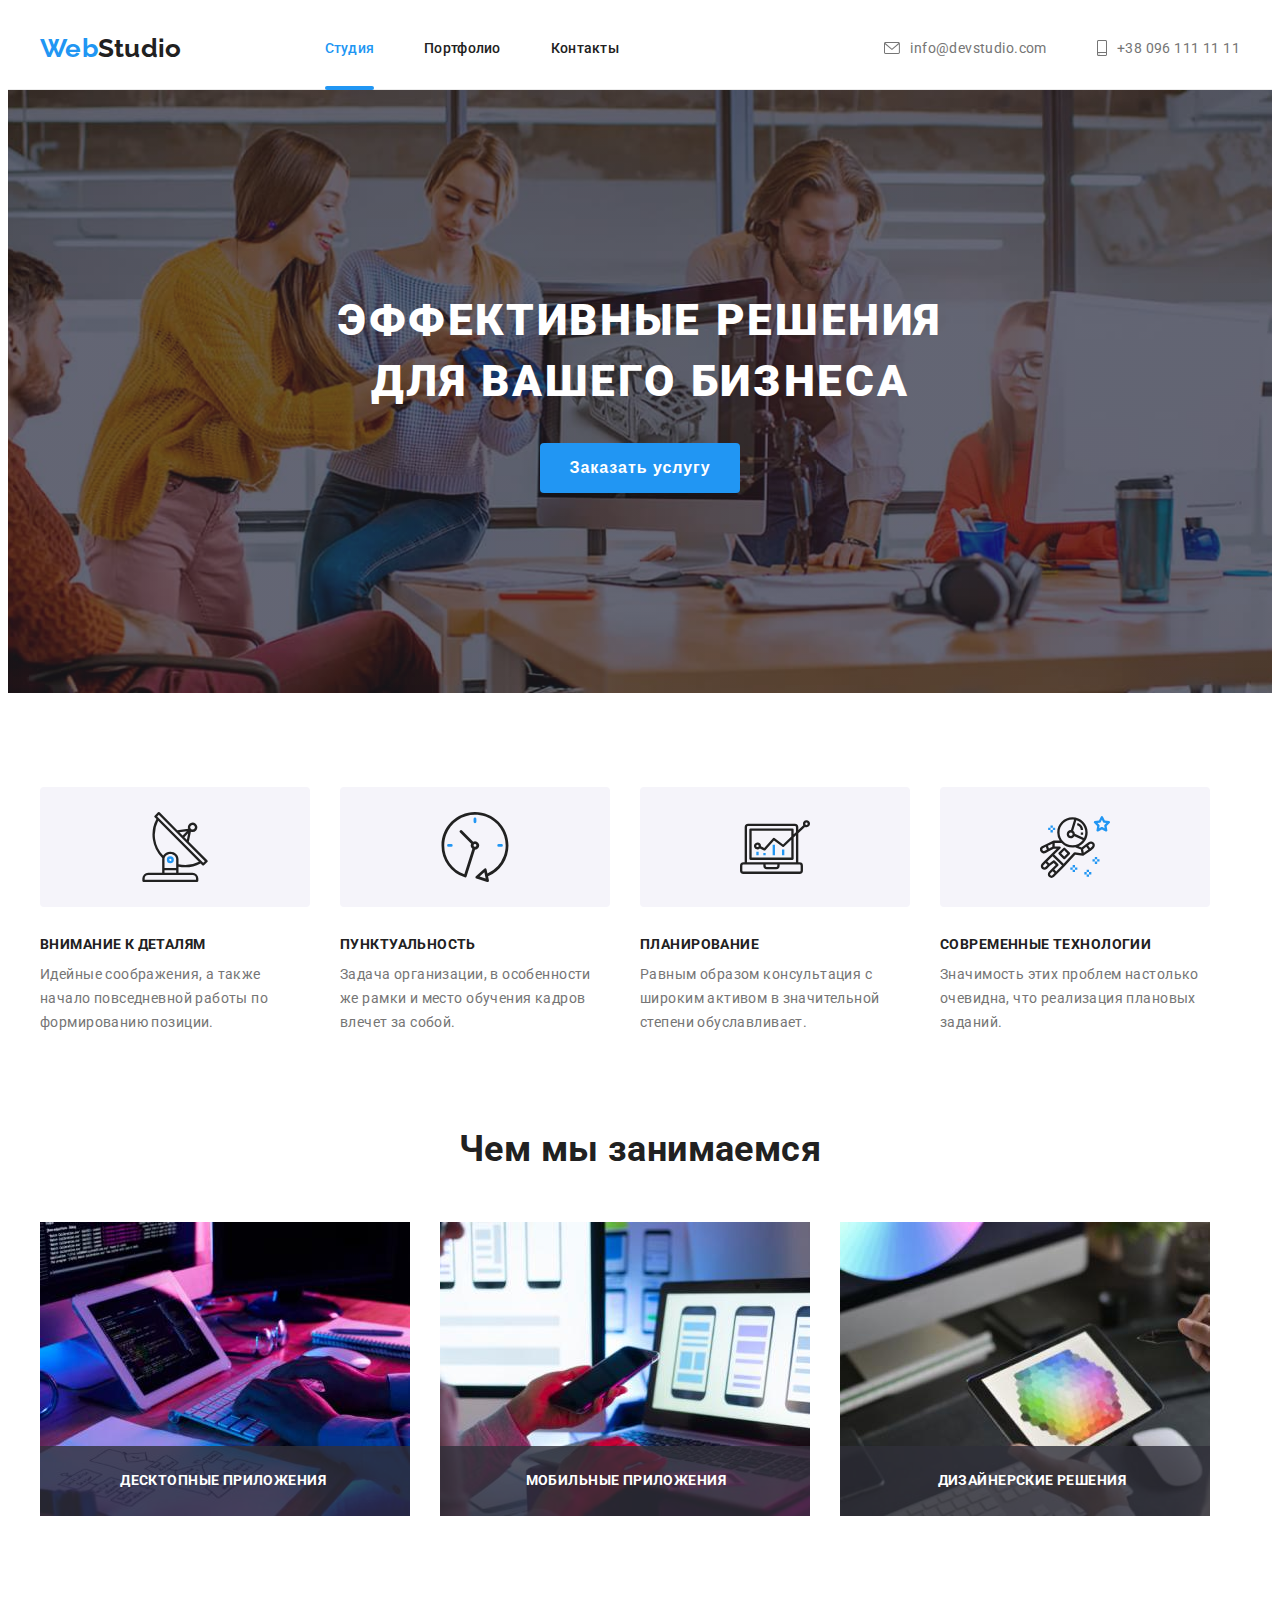
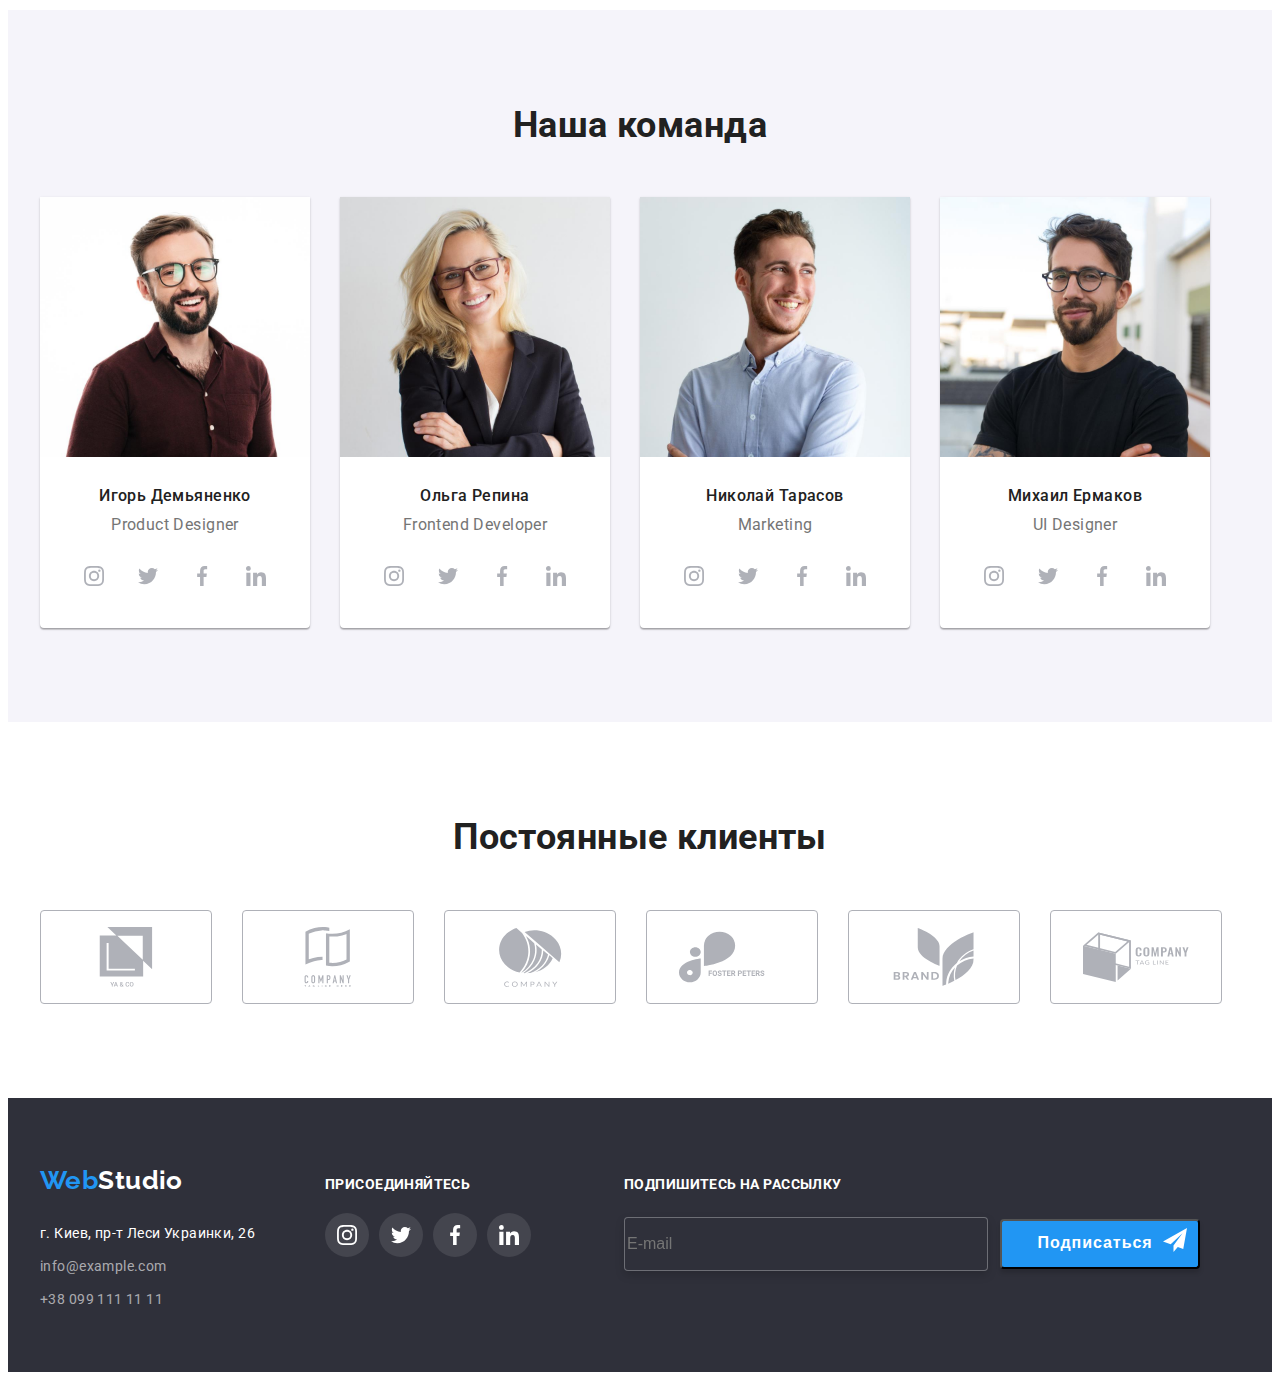
==== index.html @ afe1e87f "primary elements markup" ====
<!DOCTYPE html>
<html lang="ru">
<head>
    <meta charset="UTF-8">
    <meta http-equiv="X-UA-Compatible" content="IE=edge">
    <meta name="viewport" content="width=device-width, initial-scale=1.0">
    <title>Студия</title>
    <link href="https://fonts.googleapis.com/css2?family=Raleway:wght@700&family=Roboto:wght@400;500;700;900&display=swap" rel="stylesheet">
    <link rel="stylesheet" href="https://cdnjs.cloudflare.com/ajax/libs/modern-normalize/1.1.0/modern-normalize.min.css" integrity="sha512-wpPYUAdjBVSE4KJnH1VR1HeZfpl1ub8YT/NKx4PuQ5NmX2tKuGu6U/JRp5y+Y8XG2tV+wKQpNHVUX03MfMFn9Q==" crossorigin="anonymous" referrerpolicy="no-referrer" />
    <link rel="stylesheet" href="css/styles.css">
</head>
<body>
    <header class="header">
        <div class="container nav-list">
            <nav class="nav nav-list">
                <a href="index.html" class="link logo">Web<span class="logo-header-accent">Studio</span></a>
                <ul class="list nav-list">
                    <li><a href="index.html" class="link nav-item current">Студия</a></li>
                    <li><a href="portfolio.html" class="link nav-item">Портфолио</a></li>
                    <li><a href="" class="link nav-item">Контакты</a></li>
                </ul>
            </nav>
            <ul class="list  nav-list">
                <li>
                    <a href="mailto:info@example.com" class="link nav-contacts">
                        <svg width="16" height="12" class="icon-header">
                            <use href="./images/icons-defs.svg#mail"></use>
                        </svg>
                    info@devstudio.com</a>
                </li>
                <li>
                    <a href="tel:+380991111111" class="link nav-contacts">
                        <svg width="10" height="16" class="icon-header">
                            <use href="./images//icons-defs.svg#phone"></use>
                        </svg>
                    +38 096 111 11 11</a>
                </li>
            </ul>
        </div>
    </header>
    <main>
        <section class="hero">
            <div class="container">
                <h1 class="hero-title">Эффективные решения для вашего бизнеса</h1>
                <button type="button" class="hero-button" data-modal-open>Заказать услугу</button>
                <div class="backdrop is-hidden" data-modal>
                    <div class="modal">
                        <button class="modal-btn" type="button" data-modal-close>
                            <svg width="18" height="18"class="modal-icon" >
                                <use href="./images/icons-defs.svg#modal-close"></use>
                            </svg>
                        </button>                        
                        <form class="order-form" name="order_form" autocomplete="off" novalidate>
                            <strong class="order-form-title">Оставьте свои данные, мы вам перезвоним</strong>
                            <div class="order-form-group" role="group">
                                <label class="order-form-field">
                                    <span class="order-form-label">Имя</span>
                                    <input class="order-form-input" type="text" name="username" required/>
                                    <svg class="order-form-icon" width="18" height="18">
                                        <use href="./images/icons-defs.svg#form-person"></use>
                                    </svg>
                                </label>
                                <label class="order-form-field">
                                    <span class="order-form-label">Телефон</span>
                                    <input class="order-form-input" type="tel" name="tel" required minlength="12" maxlength="12"/>
                                    <svg data-modal-close="order-form-icon" width="18" height="18" class="order-form-icon">
                                        <use href="./images/icons-defs.svg#form-tel"></use>
                                    </svg>
                                </label>
                                <label class="order-form-field">
                                    <span class="order-form-label">Почта</span>
                                    <input class="order-form-input" type="email" name="email" required/>
                                    <svg data-modal-close="order-form-icon" width="18" height="18" class="order-form-icon">
                                        <use href="./images/icons-defs.svg#form-mail"></use>
                                    </svg>
                                </label>
                                <label class="order-form-field">
                                <span class="order-form-label">Комментарий</span>
                                <textarea class="order-form-message" name="comment" rows="10" placeholder="Введите текст"></textarea>
                                </label>
                            </div>      
                            <label class="order-form-agreement">
                                <input class="order-form-checkbox" type="checkbox" name="agreement" value="agreement"/>
                                <span class="order-form-description">Соглашаюсь с рассылкой и принимаю 
                                    <a class="order-form-link" href="">Условия договора</a>
                                </span>
                            </label>                            
                            <button class="order-form-btn" type="submit">Отправить</button>
                        </form>                        
                    </div>
                </div>
            </div>
        </section>
        <section class="section instruments">
            <div class="container">
                <h2 class="visually-hidden">Инструменты работы</h2>
                <ul class="list instruments-list"> 
                    <li class="instruments-item">
                        <div class="instruments-icon-list">
                            <svg class="icon-instruments">
                                <use href="./images/icons-defs.svg#antenna"></use>
                            </svg>
                        </div>
                        <h3 class="instruments-title">Внимание к деталям</h3>
                        <p class="instruments-text">Идейные соображения, а также начало повседневной работы по формированию позиции.</p>
                    </li>
                    <li class="instruments-item">
                        <div class="instruments-icon-list">
                            <svg class="icon-instruments">
                                <use href="./images/icons-defs.svg#clock"></use>
                            </svg>
                        </div>
                        <h3 class="instruments-title">Пунктуальность</h3>
                        <p class="instruments-text">Задача организации, в особенности же рамки и место обучения кадров влечет за собой.</p>
                    </li>
                    <li class="instruments-item">
                        <div class="instruments-icon-list">
                            <svg class="icon-instruments">
                                <use href="./images/icons-defs.svg#diagram"></use>
                            </svg>
                        </div>
                        <h3 class="instruments-title">Планирование</h3>
                        <p class="instruments-text">Равным образом консультация с широким активом в значительной степени обуславливает.</p>
                    </li>
                    <li class="instruments-item">
                        <div class="instruments-icon-list">
                            <svg class="icon-instruments">
                                <use href="./images/icons-defs.svg#astronaut"></use>
                            </svg>
                        </div>
                        <h3 class="instruments-title">Современные технологии</h3>
                        <p class="instruments-text">Значимость этих проблем настолько очевидна, что реализация плановых заданий.</p>
                    </li>
                </ul>
            </div>            
        </section>
        <section class="section">
            <div class="container">
                <h2 class="content-title">Чем мы занимаемся</h2>
                <ul class="list  content-item">
                    <li class="content-card">
                        <div class="content-thumb">
                            <img src="./images/img1.jpg" alt="Кодинг" width="370">
                            <p class="content-description">Десктопные приложения</p>
                        </div>
                    </li>
                    <li class="content-card">
                        <div class="content-thumb">
                            <img src="./images/img2.jpg" alt="Оформление" width="370">
                            <p class="content-description">Мобильные приложения</p>
                        </div>
                    </li>
                    <li class="content-card">
                        <div class="content-thumb">
                            <img src="./images/img3.jpg" alt="Дизайн" width="370">
                            <p class="content-description">Дизайнерские решения</p>
                        </div>
                    </li>
                </ul>
            </div>            
        </section>
        <section class="section team">
            <div class="container">
                <h2 class="content-title">Наша команда</h2>
                <ul class="list content-item">
                    <li class="team-card">
                        <img src="./images/img4.jpg" alt="Игорь Демьяненко" width="270">
                        <div class="team-item">
                            <h3 class="team-title">Игорь Демьяненко</h3>
                            <p class="team-text">Product Designer</p>
                            <ul class="team-social-list list">
                                <li class="team-social-item">
                                    <a class="team-social-link link" 
                                    href="https://instagram.com"
                                    target="_blank"
                                    rel="noopener noreferrer"
                                    aria-label="instagram">
                                        <svg class="social-icon">
                                            <use href="./images/icons-defs.svg#instagram"></use>
                                        </svg>
                                    </a>
                                </li>
                                <li class="team-social-item">
                                    <a class="team-social-link link" 
                                    href="https://twitter.com"
                                    target="_blank"
                                    rel="noopener noreferrer"
                                    aria-label="twitter">
                                        <svg class="social-icon">
                                            <use href="./images/icons-defs.svg#twitter"></use>
                                        </svg>
                                    </a>
                                </li>
                                <li class="team-social-item">
                                    <a class="team-social-link link" 
                                    href="https://facebook.com"
                                    target="_blank"
                                    rel="noopener noreferrer"
                                    aria-label="facebook">
                                        <svg class="social-icon">
                                            <use href="./images/icons-defs.svg#facebook"></use>
                                        </svg>
                                    </a>
                                </li>
                                <li class="team-social-item">
                                    <a class="team-social-link link" 
                                    href="https://linkedin.com"
                                    target="_blank"
                                    rel="noopener noreferrer"
                                    aria-label="linkedin">
                                        <svg class="social-icon">
                                            <use href="./images/icons-defs.svg#linkedin"></use>
                                        </svg>
                                    </a>
                                </li>
                            </ul>
                        </div>                         
                    </li>
                    <li class="team-card">
                        <img src="./images/img5.jpg" alt="Ольга Репина" width="270">
                        <div class="team-item">
                            <h3 class="team-title">Ольга Репина</h3>
                            <p class="team-text">Frontend Developer</p>
                            <ul class="team-social-list list">
                                <li class="team-social-item">
                                    <a class="team-social-link link" 
                                    href="https://instagram.com"
                                    target="_blank"
                                    rel="noopener noreferrer"
                                    aria-label="instagram">
                                        <svg class="social-icon">
                                            <use href="./images/icons-defs.svg#instagram"></use>
                                        </svg>
                                    </a>
                                </li>
                                <li class="team-social-item">
                                    <a class="team-social-link link" 
                                    href="https://twitter.com"
                                    target="_blank"
                                    rel="noopener noreferrer"
                                    aria-label="twitter">
                                        <svg class="social-icon">
                                            <use href="./images/icons-defs.svg#twitter"></use>
                                        </svg>
                                    </a>
                                </li>
                                <li class="team-social-item">
                                    <a class="team-social-link link" 
                                    href="https://facebook.com"
                                    target="_blank"
                                    rel="noopener noreferrer"
                                    aria-label="facebook">
                                        <svg class="social-icon">
                                            <use href="./images/icons-defs.svg#facebook"></use>
                                        </svg>
                                    </a>
                                </li>
                                <li class="team-social-item">
                                    <a class="team-social-link link" 
                                    href="https://linkedin.com"
                                    target="_blank"
                                    rel="noopener noreferrer"
                                    aria-label="linkedin">
                                        <svg class="social-icon">
                                            <use href="./images/icons-defs.svg#linkedin"></use>
                                        </svg>
                                    </a>
                                </li>
                            </ul>
                        </div> 
                    </li>
                    <li class="team-card">
                        <img src="./images/img6.jpg" alt="Николай Тарасов" width="270">
                        <div class="team-item">
                            <h3 class="team-title">Николай Тарасов</h3>
                            <p class="team-text">Marketing</p>
                            <ul class="team-social-list list">
                                <li class="team-social-item">
                                    <a class="team-social-link link" 
                                    href="https://instagram.com"
                                    target="_blank"
                                    rel="noopener noreferrer"
                                    aria-label="instagram">
                                        <svg class="social-icon">
                                            <use href="./images/icons-defs.svg#instagram"></use>
                                        </svg>
                                    </a>
                                </li>
                                <li class="team-social-item">
                                    <a class="team-social-link link" 
                                    href="https://twitter.com"
                                    target="_blank"
                                    rel="noopener noreferrer"
                                    aria-label="twitter">
                                        <svg class="social-icon">
                                            <use href="./images/icons-defs.svg#twitter"></use>
                                        </svg>
                                    </a>
                                </li>
                                <li class="team-social-item">
                                    <a class="team-social-link link" 
                                    href="https://facebook.com"
                                    target="_blank"
                                    rel="noopener noreferrer"
                                    aria-label="facebook">
                                        <svg class="social-icon">
                                            <use href="./images/icons-defs.svg#facebook"></use>
                                        </svg>
                                    </a>
                                </li>
                                <li class="team-social-item">
                                    <a class="team-social-link link" 
                                    href="https://linkedin.com"
                                    target="_blank"
                                    rel="noopener noreferrer"
                                    aria-label="linkedin">
                                        <svg class="social-icon">
                                            <use href="./images/icons-defs.svg#linkedin"></use>
                                        </svg>
                                    </a>
                                </li>
                            </ul>
                        </div>
                    </li>
                    <li class="team-card">
                        <img src="./images/img7.jpg" alt="Михаил Ермаков" width="270">
                        <div class="team-item">
                            <h3 class="team-title">Михаил Ермаков</h3>
                            <p class="team-text">UI Designer</p> 
                            <ul class="team-social-list list">
                                <li class="team-social-item">
                                    <a class="team-social-link link" 
                                    href="https://instagram.com"
                                    target="_blank"
                                    rel="noopener noreferrer"
                                    aria-label="instagram">
                                        <svg class="social-icon">
                                            <use href="./images/icons-defs.svg#instagram"></use>
                                        </svg>
                                    </a>
                                </li>
                                <li class="team-social-item">
                                    <a class="team-social-link link" 
                                    href="https://twitter.com"
                                    target="_blank"
                                    rel="noopener noreferrer"
                                    aria-label="twitter">
                                        <svg class="social-icon">
                                            <use href="./images/icons-defs.svg#twitter"></use>
                                        </svg>
                                    </a>
                                </li>
                                <li class="team-social-item">
                                    <a class="team-social-link link" 
                                    href="https://facebook.com"
                                    target="_blank"
                                    rel="noopener noreferrer"
                                    aria-label="facebook">
                                        <svg class="social-icon">
                                            <use href="./images/icons-defs.svg#facebook"></use>
                                        </svg>
                                    </a>
                                </li>
                                <li class="team-social-item">
                                    <a class="team-social-link link" 
                                    href="https://linkedin.com"
                                    target="_blank"
                                    rel="noopener noreferrer"
                                    aria-label="linkedin">
                                        <svg class="social-icon">
                                            <use href="./images/icons-defs.svg#linkedin"></use>
                                        </svg>
                                    </a>
                                </li>
                            </ul>
                        </div>
                    </li>
                </ul>
            </div>            
        </section>
        <section class="section">
            <div class="container">
                <h2 class="content-title">Постоянные клиенты</h2>
                <ul class="client-list list">
                    <li>
                        <a href="" class="client-icon-item">
                            <svg class="icon-client">
                                <use href="./images/icons-defs.svg#logo1"></use>
                            </svg>
                        </a>
                    </li>
                    <li>
                        <a href="" class="client-icon-item">
                            <svg class="icon-client">
                                <use href="./images/icons-defs.svg#logo2"></use>
                            </svg>
                        </a>
                    </li>
                    <li>
                        <a href="" class="client-icon-item">
                            <svg class="icon-client">
                                <use href="./images/icons-defs.svg#logo3"></use>
                            </svg>
                        </a>
                    </li>
                    <li>
                        <a href="" class="client-icon-item">
                            <svg class="icon-client">
                                <use href="./images/icons-defs.svg#logo4"></use>
                            </svg>
                        </a>
                    </li>
                    <li>
                        <a href="" class="client-icon-item">
                            <svg class="icon-client">
                                <use href="./images/icons-defs.svg#logo5"></use>
                            </svg>
                        </a>
                    </li>
                    <li>
                        <a href="" class="client-icon-item">
                            <svg class="icon-client">
                                <use href="./images/icons-defs.svg#logo6"></use>
                            </svg>
                        </a>
                    </li>
                </ul>
            </div>
        </section>
    </main>
    <footer class="footer">
        <div class="container footer-box">
            <div class="footer-address">
                <a href="index.html" class="link logo">Web<span class="logo-footer-accent">Studio</span></a>
                <address class="address-link">
                    <ul class="list">
                        <li>
                            <a href="https://bit.ly/3pXMvUd" 
                            target="_blank" rel="noopener noreferrer nofollow" class="link address">
                            г. Киев, пр-т Леси Украинки, 26</a>
                        </li>
                        <li class="contacts-link">
                            <a href="mailto:info@example.com" class="link footer-contacts">info@example.com</a>
                        </li>
                        <li class="contacts-link">
                            <a href="tel:+380991111111" class="link footer-contacts">+38 099 111 11 11</a>
                        </li>
                    </ul>
                </address>
            </div>
            <div class="footer-soclinks">
                <p class="footer-social-title">присоединяйтесь</p>
                <ul class="team-social-list list">
                    <li class="team-social-item">
                        <a class="footer-social-link link" 
                        href="https://instagram.com"
                        target="_blank"
                        rel="noopener noreferrer"
                        aria-label="instagram">
                            <svg class="social-icon">
                                <use href="./images/icons-defs.svg#instagram"></use>
                            </svg>
                        </a>
                    </li>
                    <li class="team-social-item">
                        <a class="footer-social-link link" 
                        href="https://twitter.com"
                        target="_blank"
                        rel="noopener noreferrer"
                        aria-label="twitter">
                            <svg class="social-icon">
                                <use href="./images/icons-defs.svg#twitter"></use>
                            </svg>
                        </a>
                    </li>
                    <li class="team-social-item">
                        <a class="footer-social-link link" 
                        href="https://facebook.com"
                        target="_blank"
                        rel="noopener noreferrer"
                        aria-label="facebook">
                            <svg class="social-icon">
                                <use href="./images/icons-defs.svg#facebook"></use>
                            </svg>
                        </a>
                    </li>
                    <li class="team-social-item">
                        <a class="footer-social-link link" 
                        href="https://linkedin.com"
                        target="_blank"
                        rel="noopener noreferrer"
                        aria-label="linkedin">
                            <svg class="social-icon">
                                <use href="./images/icons-defs.svg#linkedin"></use>
                            </svg>
                        </a>
                    </li>
                </ul>
            </div>
            <div class="footer-newsletter-box">
                <strong class="footer-social-title">Подпишитесь на рассылку</strong>
                <div class="footer-newsletter-discription">
                    <input class="footer-newsletter-input" type="text" name="e-mail" placeholder="E-mail">
                    <button class="footer-newsletter-btn" type="submit">
                        <span class="newsletter-btn-name">Подписаться</span>
                        <svg class="newsletter-btn-icon" width="24" height="24">
                            <use href="./images/icons-defs.svg#send"></use>
                        </svg>
                    </button>
                </div>                
            </div>
        </div>             
    </footer>
    <script src="./js/modal.js"></script>    
</body>
</html>
---- css/styles.css ----
:root{
    --text-primary-color: rgba(117, 117, 117, 1);
    --text-secondary-color: rgba(33, 33, 33, 1);
    --accent-primary-color: rgba(255, 255, 255, 1);
    --accent-secondary-color: rgba(33, 150, 243, 1);
    --hero-button-accent-color:rgba(24, 140, 232, 1);
    --hero-background-color: rgba(47, 48, 58, 1);
    --accent-background-color: rgba(245, 244, 250, 1);
    --box-shadow-color: rgba(0, 0, 0, 0.14);
    --header-border-color: #ececec;
    --portfolio-box-border: #eeeeee;
    --footer-contacts-color: rgba(255, 255, 255, 0.6);
    --icon-color: rgba(175, 177, 184, 1);
    --icon-bgcolor: rgba(255, 255, 255, 0.1);
    --overlay-gradient-color: rgba(47, 48, 58, 0.4);
    --project-overlay: rgba(33, 150, 243, 0.9);
    --product-overlay: rgba(47, 48, 58, 0.8);
    --modal-overlay: rgba(0, 0, 0, 0.2);
    --anima-timing: 250ms cubic-bezier(0.4, 0, 0.2, 1);
}
.visually-hidden {
    position: absolute;
    white-space: nowrap;
    width: 1px;
    height: 1px;
    overflow: hidden;
    border: 0;
    padding: 0;
    clip: rect(0 0 0 0);
    clip-path: inset(50%);
    margin: -1px;
}
body{
    font-family: 'Roboto', sans-serif;
    font-size: 14px;
    line-height: 1.2;
    letter-spacing: 0.03em;
    color: var(--text-primary-color);
    background-color: var(--accent-primary-color);
}
p,
h1,
h2,
h3{
    margin-bottom: 0;
}
img{
    display: block;
    max-width: 100%;
    height: auto;
}
.link{
    text-decoration: none;
}
.list{
    list-style: none;
    margin: 0;
    padding: 0;
}
.section{
    padding-top: 94px;
    padding-bottom: 94px;
}
.container{
    width: 1200px;
    padding-left: 15px;
    padding-right: 15px;
    margin-left: auto;
    margin-right: auto;
}
/* шапка */
.header{
    border-bottom: 1px solid var(--header-border-color);
}
.header .logo{
    margin-right: 93px;
}
.logo{
    font-family: 'Raleway', sans-serif;
    font-style: normal;
    font-weight: 700;
    font-size: 26px;
    text-decoration: none;
    color: var(--accent-secondary-color);
}
.logo-header-accent{
    color: var(--text-secondary-color);
}
.nav{
    font-weight: 500;
    letter-spacing: 0.02em; 
}
.nav-list{
    display: flex;  
    align-items: center;
    justify-content: space-between;
    gap: 50px;
}
.nav-item{
    position: relative;
    display: inline-block;
    padding-top: 32px;
    padding-bottom: 32px;
    color: var(--text-secondary-color);
    transition: color var(--anima-timing);
}
.nav-contacts{
    display: flex;
    align-items: center;
    padding-top: 32px;
    padding-bottom: 32px;
    color: var(--text-primary-color);
    transition: color var(--anima-timing);
}
.nav-item:hover,
.nav-item:focus,
.nav-contacts:hover,
.nav-contacts:focus{
    color: var(--accent-secondary-color);
}
.current{
    color: var(--accent-secondary-color);
}
.icon-header{
    margin-right: 10px;
    fill: currentColor;
}
.nav-item.current::after{
    content: '';
    display: inline-block;
    position: absolute;
    left: 0;
    bottom: -1px;
    width: 100%;
    height: 4px;
    border-radius: 2px;
    background-color: var(--accent-secondary-color);
}
/* герой */
.hero{
    max-width: 1600px;
    margin-left: auto;
    margin-right: auto;
    padding-top: 200px;
    padding-bottom: 200px;
    text-align: center;
    background-color: var(--hero-background-color);
    background-image: linear-gradient(to right, var(--overlay-gradient-color), var(--overlay-gradient-color)), 
        url(../images/bg-hero.jpg);
    background-position: center;
    background-repeat: no-repeat;
    background-size: cover;
    
}
.hero-title{
    margin: auto;
    width: 696px;    
    font-weight: 900;
    font-size: 44px;
    line-height: 1.4;
    letter-spacing: 0.06em;
    text-transform: uppercase;
    color: var(--accent-primary-color);
}
.hero-button{
    width: 200px;
    margin-top: 30px;
    width: 200px;
    height: 50px;
    font-weight: 700;
    font-size: 16px;
    line-height: 1.9;
    text-align: center;
    letter-spacing: 0.06em;
    color: var(--accent-primary-color);
    background-color: var(--accent-secondary-color);
    box-shadow: 0px 4px 4px var(--box-shadow);
    border: none;
    border-radius: 4px;
    cursor: pointer;
    transition: background-color var(--anima-timing);
}
.hero-button:hover,
.hero-button:focus{
    background-color: var(--hero-button-accent-color);
}

/* Модальное окно */
.backdrop{
    position: fixed;
    z-index: 1;
    top: 0;
    left: 0;
    width: 100%;
    height: 100%;
    background-color: var(--modal-overlay);
    transition: visibility 250ms, opacity 250ms;
}
.backdrop.is-hidden{
    opacity: 0;
    pointer-events: none;
    visibility: hidden;
}
.modal{
    position: absolute;
    padding: 40px;
    top: 50%;
    left: 50%;
    transform: translate(-50%, -50%);
    width: 528px;
    height: 581px;
    background-color: var(--accent-primary-color);
    box-shadow: 0px 1px 3px rgba(0, 0, 0, 0.12), 
    0px 1px 1px rgba(0, 0, 0, 0.14), 
    0px 2px 1px rgba(0, 0, 0, 0.2);
    border-radius: 4px;
}
.modal-btn {
    position: absolute;
    display: flex;
    align-items: center;
    justify-content: center;
    cursor: pointer;
    width: 30px;
    height: 30px;
    top: 8px;
    right: 8px;
    padding: 6px;
    border-radius: 50%;
    border: 1px solid rgba(0, 0, 0, 0.1);
    background-color: var(--accent-primary-color);
}
.modal-icon{
    fill: var(--text-secondary-color);
}
.order-form{    
}
.order-form-title{
    font-weight: 700;
    font-size: 20px;
    line-height: 1.15;
    text-align: center;
    letter-spacing: 0.03em;
    color: var(--text-secondary-color);
}
.order-form-group{
    display: flex;
    flex-direction: column; 
    align-items: flex-start;
}
.order-form-field {
    position: relative;
}
.order-form-label {
    display: flex;
    align-items: flex-start;
    margin-top: 10px;
    font-weight: 400;
    font-size: 12px;
    line-height: 1.17;
    letter-spacing: 0.01em;
    color: var(--text-primary-color);
}
.order-form-input {
    margin-top: 4px;
    width: 448px;
    height: 40px;
    border: 1px solid rgba(33, 33, 33, 0.2);
    border-radius: 4px;
}
.order-form-icon{ 
    position: absolute;
    top: 0;
    left: 0;
}
.order-form-message{
    width: 448px;
    height: 120px;
    border: 1px solid rgba(33, 33, 33, 0.2);
    border-radius: 4px;    
}
.order-form-agreement{
}
.order-form-checkbox{
}
.order-form-description{
    font-weight: 400;
    font-size: 14px;
    line-height: 1.7;
    color: var(--text-primary-color);
}
.order-form-link{
    color: var(--accent-secondary-color);
    text-decoration: underline;
}
.order-form-btn{
    width: 200px;
    height: 50px;
    align-items: center;
    text-align: center; 
    margin-top: 30px;
    padding: 10px 55px;
    font-weight: 700;
    font-size: 16px;
    line-height: 1.9;
    letter-spacing: 0.06em;
    color: var(--accent-primary-color);
    box-shadow: 0px 4px 4px rgba(0, 0, 0, 0.15);
    border-radius: 4px;
    background-color: var(--accent-secondary-color);
}
/* инструменты */
.instruments{
    padding-bottom: 0;
}
.instruments-list{
    display: flex;
    flex-wrap: wrap;
}
.instruments-list .instruments-item{
    width: 270px;
    margin-right: 30px;
}
.instruments-item:last-child{
    margin-right: 0;
}
.instruments-title{
    margin: 0;
    padding: 0;
    font-weight: 700;
    font-size: 14px;
    line-height: 1.14;
    text-transform: uppercase;
    color: var(--text-secondary-color);
}
.instruments-text{
    margin-top: 10px;
    line-height: 1.7;
    color: var(--text-primary-color);
}
.instruments-icon-list{
    width: 270px;
    height: 120px;
    display: flex;
    align-items: center;
    justify-content: center;    
    margin-bottom: 30px;
    border-radius: 4px;
    background-color: var(--accent-background-color);
}
.icon-instruments{    
    width: 70px;
    height: 70px;    
}

/* особености */
.content-title{
    margin: 0;
    padding: 0;
    text-align: center;
    font-weight: 700;
    font-size: 36px;
    color: var(--text-secondary-color);
}
.content-item{
    display: flex;
    align-items: center;
    margin-top: 50px;
    gap: 30px;
}
.content-thumb{
    position: relative;
}
.content-thumb::before{
    position: absolute;
    content: '';
    bottom: 0;
    width: 100%;
    height: 70px;
    background-color: var(--product-overlay);
}
.content-description{
    position: absolute;
    display: flex;
    bottom: 27px;
    right: 84px;
    margin-top: 0;
    font-weight: 700;
    font-size: 14px;
    line-height: 1.14;
    text-align: center;
    letter-spacing: 0.03em;
    text-transform: uppercase;
    color: var(--accent-primary-color);
}
/* команда */
.team{
    margin-left: auto;
    margin-right: auto;
    font-size: 16px;
    background-color: var(--accent-background-color);
}
.team-item{
    padding: 30px;
    text-align: center;
}
.team-title{
    margin-top: 0;
    font-weight: 500;
    font-size: 16px;
    line-height: 1.18;
    color: var(--text-secondary-color);
}
.team-text{
    margin-top: 10px;
    font-size: 16px;
    line-height: 1.18;
}
.team-card{
    box-shadow: 0px 1px 3px var(--box-shadow-color), 0px 1px 1px var(--box-shadow-color), 0px 2px 1px var(--box-shadow-color);
    border-radius: 0px 0px 4px 4px;
    background-color: var(--accent-primary-color);
}
.team-social-list{
    display: flex;
    justify-content: center;
    gap: 10px;
    margin-top: 20px;    
}
.team-social-item{
    display: flex;
    align-content: center;
    justify-content: center;
    width: 44px;
    height: 44px;
    border-radius: 50%;
}
.team-social-link{
    fill: var(--icon-color);
    width: 100%;
    height: 100%;    
    display: flex;
    align-items: center;
    justify-content: center;
    border-radius: 50%;
    transition: background-color var(--anima-timing), fill var(--anima-timing); 
}
.team-social-link:hover,
.team-social-link:focus{
    background-color: var(--accent-secondary-color);
    fill: var(--accent-primary-color);
}
.social-icon{
    width: 20px;
    height: 20px;
}

/* клиенты */
.client-list{
    display: flex;
    margin-top: 50px;
    gap: 30px;
}
.client-icon-item{ 
    display: flex;
    align-items: center;
    justify-content: center;      
    width: 170px;
    height: 92px;
    color: var(--icon-color);       
    border: 1px solid var(--icon-color);
    border-radius: 4px;
    transition: color var(--anima-timing), border-color var(--anima-timing);
}
.client-icon-item:hover,
.client-icon-item:focus{
    color: var(--accent-secondary-color);
    border-color: var(--accent-secondary-color);
}
.icon-client{
    width: 106px;
    height: 60px;
    fill: currentColor;
}

/* портфолио */
.portfolio{
    padding-top: 94px;
    padding-bottom: 94px;
}
.filter-list{
    display: flex;
    justify-content: center;
    margin-bottom: 50px;
    gap: 8px;
    font-weight: 500;
    font-size: 16px;
    line-height: 1.6;
    text-align: center;
    color: var(--text-secondary-color)
}
.filter-button{
    align-content: center;
    padding: 6px 22px;
    font-weight: 500;
    font-size: 16px;
    line-height: 1.6;
    text-align: center;
    cursor: pointer;
    color: var(--text-secondary-color);
    background-color: var(--accent-background-color);
    border-radius: 4px;
    border: none;
    transition: color var(--anima-timing), background-color var(--anima-timing), box-shadow var(--anima-timing);
}
.filter-button:hover,
.filter-button:focus{
    color: var(--accent-primary-color);
    background-color: var(--accent-secondary-color);
    box-shadow: 0px 3px 1px var(--box-shadow-color), 0px 1px 2px var(--box-shadow-color), 0px 2px 2px var(--box-shadow-color);
}
.project-list{
    display: flex;
    flex-wrap: wrap;
    margin-right: -30px;
    margin-bottom: -30px;
}
.project-card{    
    width: 370px;   
    margin-right: 30px;
    margin-bottom: 30px;    
}
.project-item{
    display: block;
    text-decoration: none;
    transition: box-shadow var(--anima-timing);    
}
.project-item:hover,
.project-item:focus{
    box-shadow: 0px 1px 1px rgba(0, 0, 0, 0.12), 
    0px 4px 4px rgba(0, 0, 0, 0.06),
    1px 4px 6px rgba(0, 0, 0, 0.16);;
}
.project-list > .progect-card{
    flex-basis: calc(100%/3 -30px);
}
.project-content{
    padding: 20px 24px;
    border-left: 1px solid var(--portfolio-box-border);
    border-bottom: 1px solid var(--portfolio-box-border);
    border-right: 1px solid var(--portfolio-box-border);
}
.project-title{
    margin-top: 0;
    font-weight: 700;
    font-size: 18px;
    line-height: 2;
    letter-spacing: 0.06em;
    color: var(--text-secondary-color)
}
.project-text{
    margin-top: 4px;
    font-size: 16px;
    line-height: 1.9;
    color: var(--text-primary-color);
}
.project-thumb{
    position: relative; 
    overflow: hidden;
}
.project-overlay{
    display: flex;
    align-items: center;
    justify-content: center;
    position: absolute;
    top: 0;
    left: 0;
    content: '';
    width: 100%;
    height: 100%;
    background-color: var(--project-overlay);
    transform: translateY(100%);
    transition: var(--anima-timing);    
}
.project-description{
    margin: 0;
    padding: 63px 24px;
    font-weight: 400;
    font-size: 18px;
    line-height: 1.56;
    letter-spacing: 0.03em;
    color: var(--accent-primary-color);
}
.project-card:hover .project-overlay,
.progect-card:focus .project-overlay{
    transform: translateY(0);
}

/* подвал */
.footer{
    display: flex;
    padding-top: 60px;
    padding-bottom: 60px;
    line-height: 1.71;
    background-color: var(--hero-background-color);
}
.logo-footer-accent{
    color: var(--accent-primary-color);
}
.footer-address{
    margin-right: 70px;
}
.address-link{
    margin-top: 20px;
}
.contacts-link{
    margin-top: 9px;
}
.address{
    color: var(--accent-primary-color);
    list-style: none;
    font-style: normal;
    transition: color var(--anima-timing);
}
.footer-contacts{
    color: var(--footer-contacts-color);
    font-style: normal;
    transition: color var(--anima-timing);
}
.address:hover,
.footer-contacts:hover,
.address:focus,
.footer-contacts:focus{
    color: var(--accent-secondary-color);
}
.footer-box{
    display: flex;
    align-items: baseline;
}
.footer-soclinks{
    margin-right: 93px;
}
.footer-social-title{
    margin: 0;
    font-weight: 700;
    font-size: 14px;
    line-height: 1.14;
    letter-spacing: 0.03em;
    text-transform: uppercase;
    color: var(--accent-primary-color);
}
.footer-social-link{
    fill: var(--accent-primary-color);
    background-color: var(--icon-bgcolor);
    width: 100%;
    height: 100%;    
    display: flex;
    align-items: center;
    justify-content: center;
    border-radius: 50%;
    transition: background-color var(--anima-timing);
}
.footer-social-link:hover,
.footer-social-link:focus{
    background-color: var(--accent-secondary-color);
}
.footer-newsletter-box{
}
.footer-newsletter-discription{
    display: flex;
    align-items: center;
    justify-content: center;
    gap: 12px;
    margin-top: 20px;    
}
.footer-newsletter-input {
    width: 358px;
    height: 50px;
    font-weight: 400;
    font-size: 16px;
    line-height: 1.25;
    border: 1px solid rgba(255, 255, 255, 0.3);
    filter: drop-shadow(0px 4px 4px rgba(0, 0, 0, 0.15));
    border-radius: 4px;
    background-color: var(--hero-background-color);
}
.footer-newsletter-btn{
    position: relative;
    width: 200px;
    height: 50px;
    box-shadow: 0px 4px 4px rgba(0, 0, 0, 0.15);
    border-radius: 4px;
    background-color: var(--accent-secondary-color);
}
.newsletter-btn-name {
    margin-right: 10px;
    font-weight: 700;
    font-size: 16px;
    line-height: 1.9;    
    letter-spacing: 0.06em;
    color: var(--accent-primary-color);
}
.newsletter-btn-icon {
    position: absolute;
    fill: var(--accent-primary-color);
}
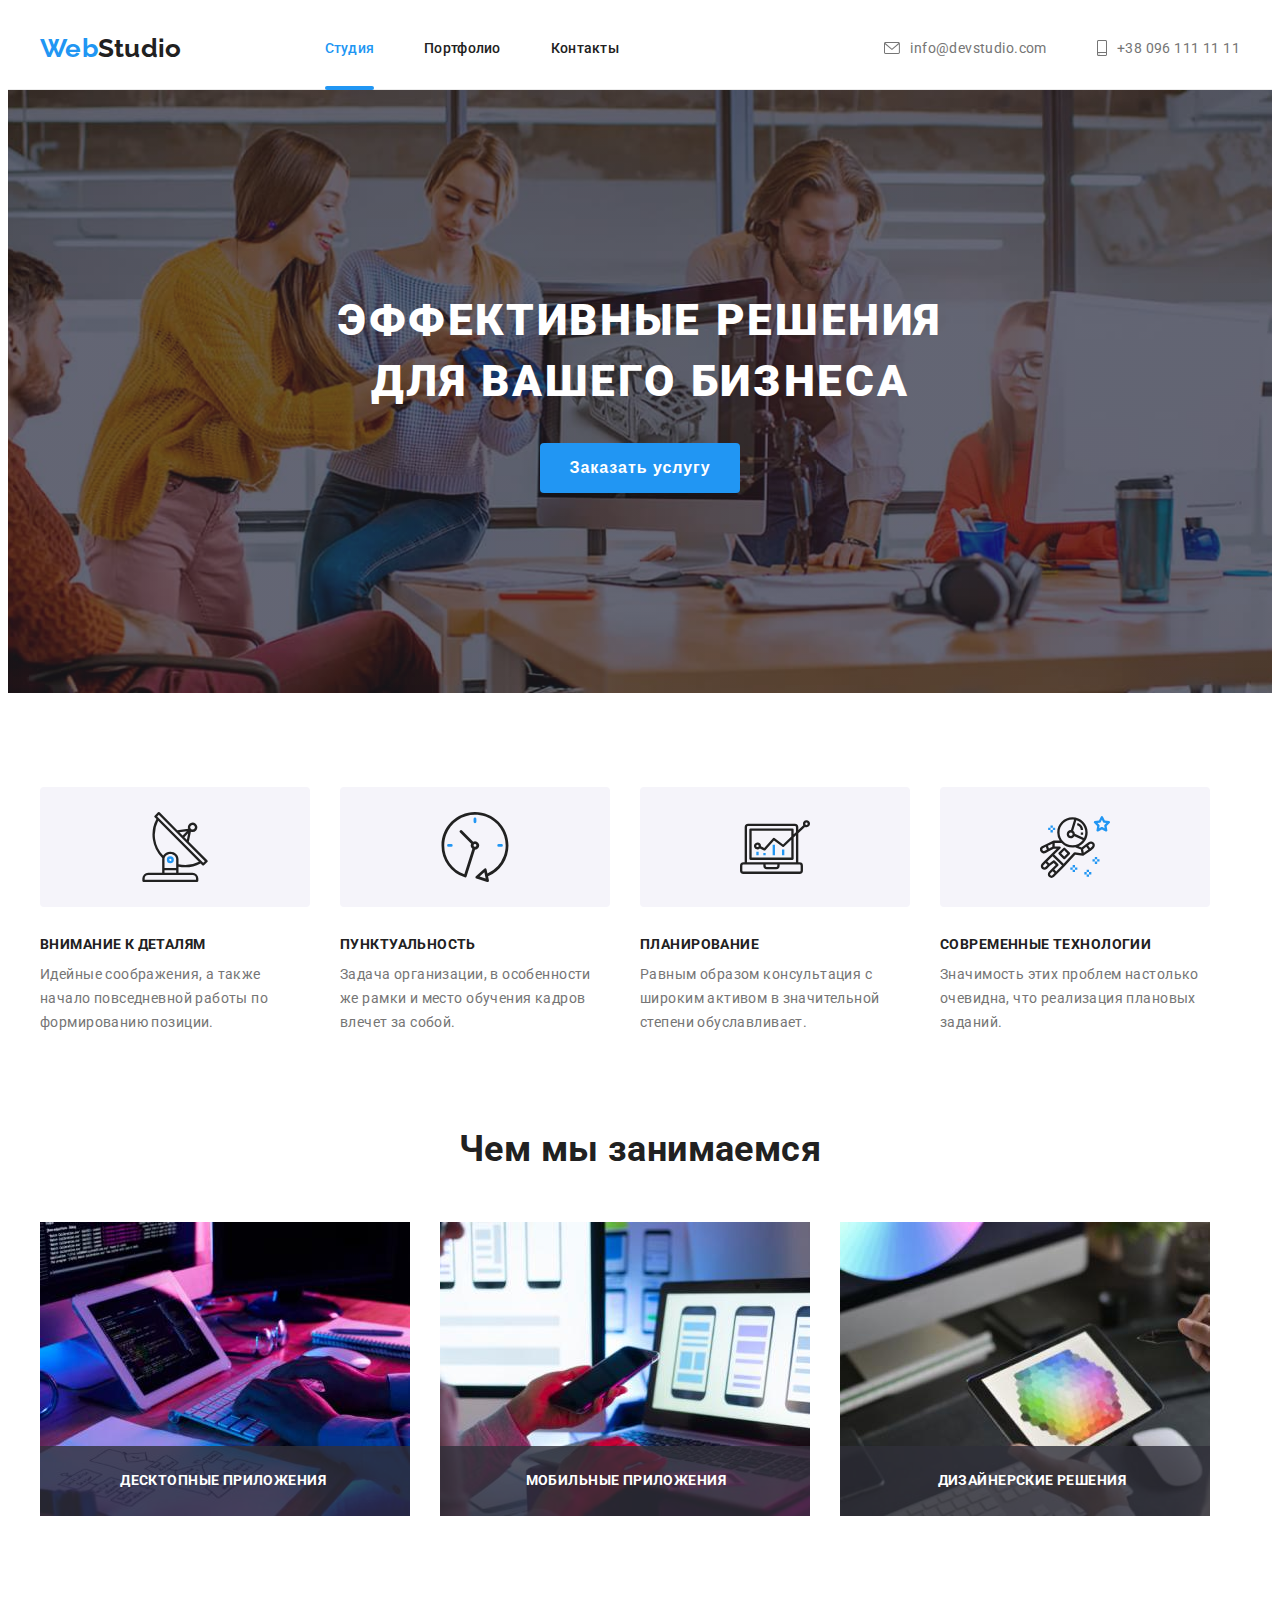
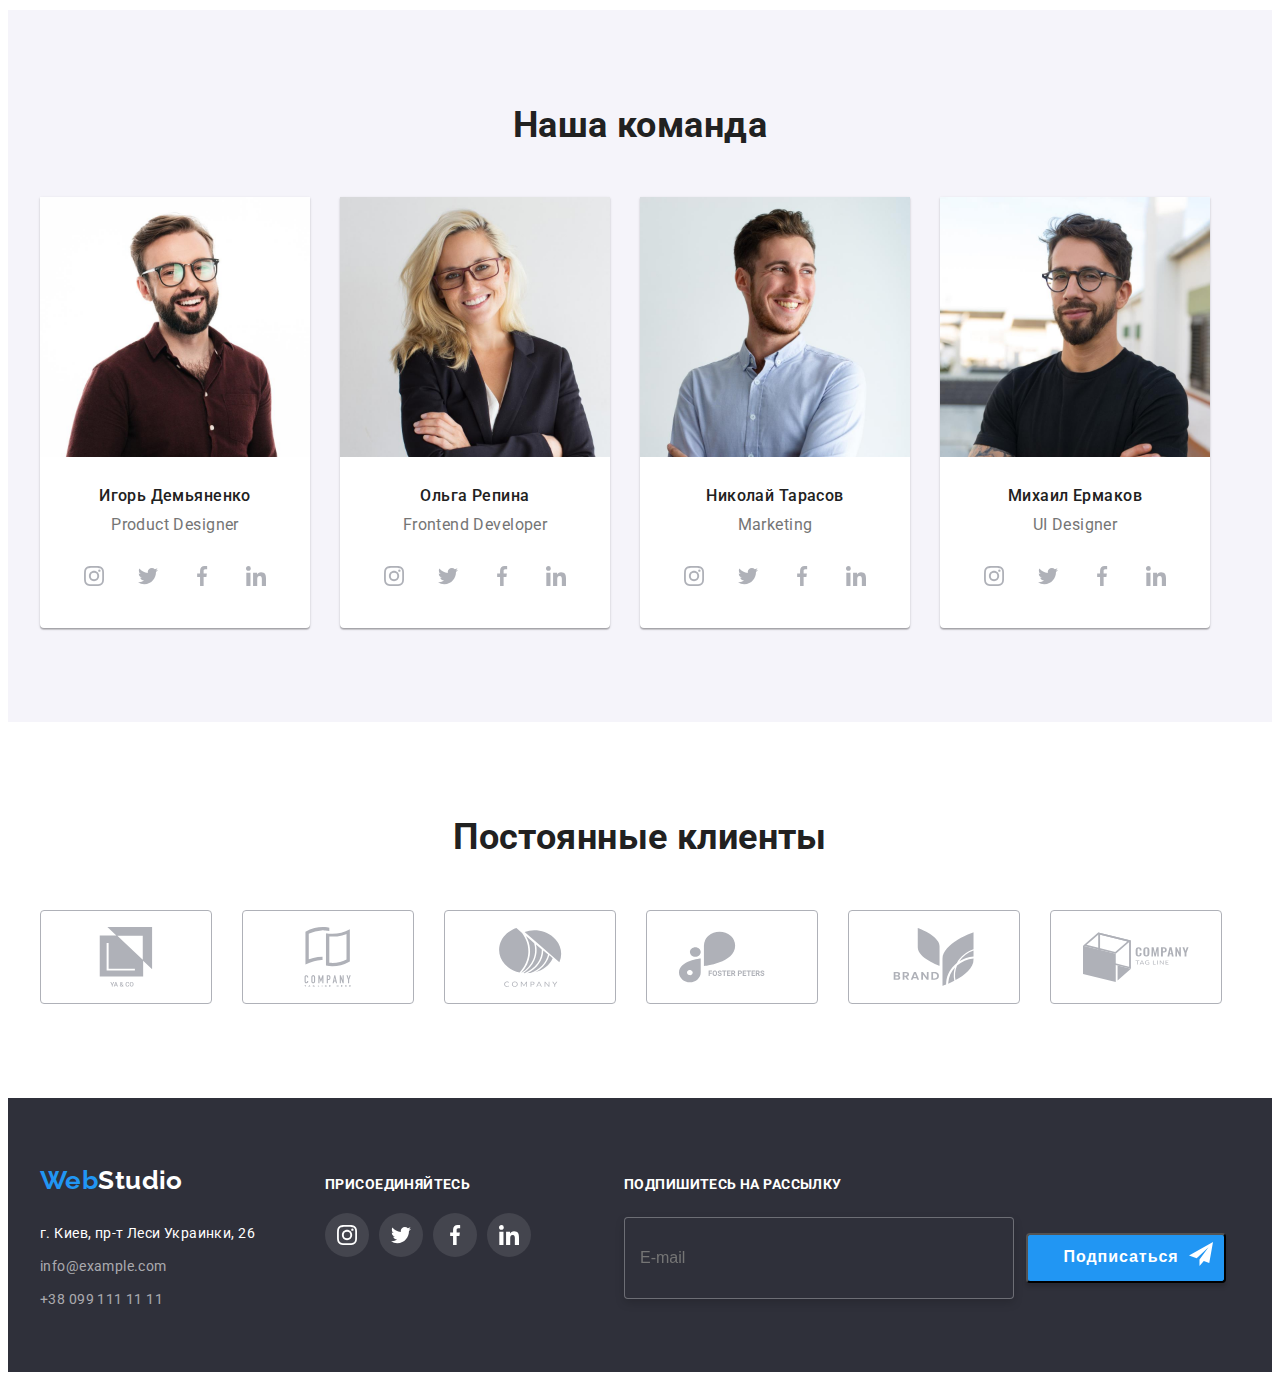
==== commit 8ca1c429: "last markup" ====
--- a/index.html
+++ b/index.html
@@ -53,38 +53,45 @@
                         <form class="order-form" name="order_form" autocomplete="off" novalidate>
                             <strong class="order-form-title">Оставьте свои данные, мы вам перезвоним</strong>
                             <div class="order-form-group" role="group">
-                                <label class="order-form-field">
+                                <label>
                                     <span class="order-form-label">Имя</span>
-                                    <input class="order-form-input" type="text" name="username" required/>
-                                    <svg class="order-form-icon" width="18" height="18">
-                                        <use href="./images/icons-defs.svg#form-person"></use>
-                                    </svg>
+                                    <div class="order-form-field">
+                                        <input class="order-form-input" type="text" name="username" required/>
+                                        <svg class="order-form-icon" width="12" height="12">
+                                            <use href="./images/icons-defs.svg#form-person"></use>
+                                        </svg>
+                                    </div>                                    
+                                </label>
+                                <label>
+                                    <span class="order-form-label">Телефон</span>
+                                    <div class="order-form-field">
+                                        <input class="order-form-input" type="tel" name="tel" required minlength="12" maxlength="12"/>
+                                        <svg class="order-form-icon" width="13" height="13" class="order-form-icon">
+                                            <use href="./images/icons-defs.svg#form-tel"></use>
+                                        </svg>
+                                    </div>                                    
+                                </label>
+                                <label>
+                                    <span class="order-form-label">Почта</span>
+                                    <div class="order-form-field">
+                                        <input class="order-form-input" type="email" name="email" required/>
+                                        <svg class="order-form-icon" width="15" height="12" class="order-form-icon">
+                                            <use href="./images/icons-defs.svg#form-mail"></use>
+                                        </svg>
+                                    </div>                                    
                                 </label>
                                 <label class="order-form-field">
-                                    <span class="order-form-label">Телефон</span>
-                                    <input class="order-form-input" type="tel" name="tel" required minlength="12" maxlength="12"/>
-                                    <svg data-modal-close="order-form-icon" width="18" height="18" class="order-form-icon">
-                                        <use href="./images/icons-defs.svg#form-tel"></use>
-                                    </svg>
+                                    <span class="order-form-label">Комментарий</span>
+                                    <textarea class="order-form-message" name="comment" rows="10" placeholder="Введите текст"></textarea>
                                 </label>
-                                <label class="order-form-field">
-                                    <span class="order-form-label">Почта</span>
-                                    <input class="order-form-input" type="email" name="email" required/>
-                                    <svg data-modal-close="order-form-icon" width="18" height="18" class="order-form-icon">
-                                        <use href="./images/icons-defs.svg#form-mail"></use>
-                                    </svg>
-                                </label>
-                                <label class="order-form-field">
-                                <span class="order-form-label">Комментарий</span>
-                                <textarea class="order-form-message" name="comment" rows="10" placeholder="Введите текст"></textarea>
-                                </label>
-                            </div>      
+                            </div>
                             <label class="order-form-agreement">
                                 <input class="order-form-checkbox" type="checkbox" name="agreement" value="agreement"/>
+                                <span class="fake-checkmark"></span>
                                 <span class="order-form-description">Соглашаюсь с рассылкой и принимаю 
                                     <a class="order-form-link" href="">Условия договора</a>
                                 </span>
-                            </label>                            
+                            </label>                                                      
                             <button class="order-form-btn" type="submit">Отправить</button>
                         </form>                        
                     </div>
--- a/css/styles.css
+++ b/css/styles.css
@@ -232,6 +232,11 @@
 }
 .modal-icon{
     fill: var(--text-secondary-color);
+    transition: color var(--anima-timing);
+}
+.modal-icon:hover,
+.modal-icon:focus{
+    fill: var(--accent-secondary-color);
 }
 .order-form{    
 }
@@ -255,35 +260,79 @@
     display: flex;
     align-items: flex-start;
     margin-top: 10px;
+    margin-bottom: 4px;
     font-weight: 400;
     font-size: 12px;
     line-height: 1.17;
     letter-spacing: 0.01em;
     color: var(--text-primary-color);
 }
-.order-form-input {
-    margin-top: 4px;
+.order-form-input {    
+    padding-left: 42px;
     width: 448px;
     height: 40px;
     border: 1px solid rgba(33, 33, 33, 0.2);
     border-radius: 4px;
+    transition: color var(--anima-timing);
+}
+.order-form-input:hover,
+.order-form-input:focus{
+    border-color: var(--accent-secondary-color);
+    outline: none;
+}
+.order-form-input:hover ~ .order-form-icon,
+.order-form-input:focus ~ .order-form-icon{
+    fill: var(--accent-secondary-color);
 }
 .order-form-icon{ 
     position: absolute;
-    top: 0;
-    left: 0;
+    margin: 0;
+    padding: 0;
+    top: 50%;
+    left: 12px;
+    transform: translateY(-50%);
 }
 .order-form-message{
+    resize: none;
     width: 448px;
     height: 120px;
+    padding: 12px 16px;
     border: 1px solid rgba(33, 33, 33, 0.2);
-    border-radius: 4px;    
+    border-radius: 4px;
+    transition: color var(--anima-timing);    
+}
+.order-form-message:hover,
+.order-form-message:focus{
+    border-color: var(--accent-secondary-color);
+    outline: none;
+}
+.form-agreement-group{
 }
 .order-form-agreement{
+    display: inline-block;
+    margin-top: 20px;
 }
 .order-form-checkbox{
+    appearance: none;
+    transition: color var(--anima-timing);
+}
+.fake-checkmark{
+    display: inline-block;
+    width: 16px;
+    height: 15px;
+    border: 2px solid var(--text-secondary-color);
+    border-radius: 2px;
+}
+.order-form-checkbox:checked + .fake-checkmark{
+    background-color: var(--accent-secondary-color);
+    border-color: transparent;
+    background-image: url(../images/checkmark.svg);
+    background-size: contain;
+    background-origin: border-box;
+    background-repeat: no-repeat;
 }
 .order-form-description{
+    margin-left: 7px;
     font-weight: 400;
     font-size: 14px;
     line-height: 1.7;
@@ -308,6 +357,11 @@
     box-shadow: 0px 4px 4px rgba(0, 0, 0, 0.15);
     border-radius: 4px;
     background-color: var(--accent-secondary-color);
+    transition: color var(--anima-timing);
+}
+.order-form-btn:hover,
+.order-form-btn:focus{
+    background-color: var(--hero-button-accent-color);
 }
 /* инструменты */
 .instruments{
@@ -676,6 +730,7 @@
 .footer-newsletter-input {
     width: 358px;
     height: 50px;
+    padding: 15px;
     font-weight: 400;
     font-size: 16px;
     line-height: 1.25;
@@ -703,4 +758,7 @@
 .newsletter-btn-icon {
     position: absolute;
     fill: var(--accent-primary-color);
+}
+.footer-newsletter-discription input::placeholder{
+    color: var(--text-primary-color);
 }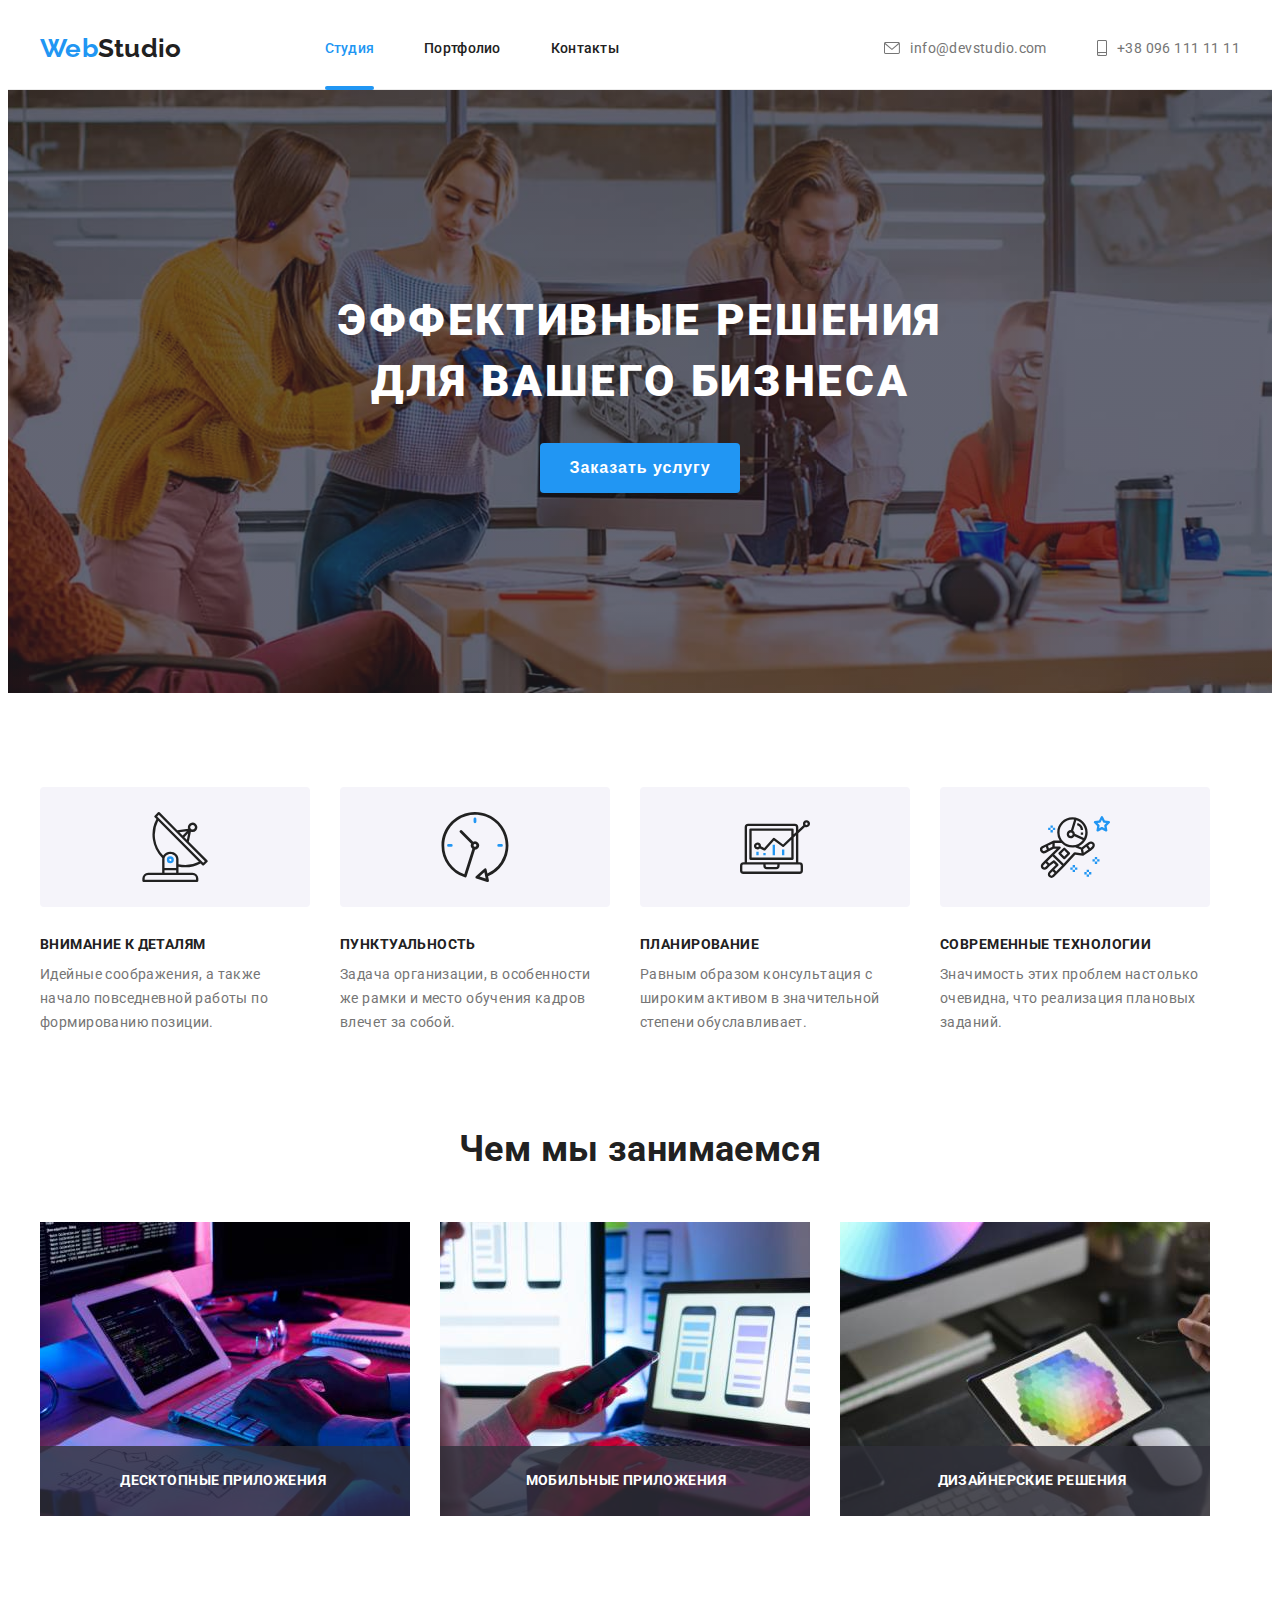
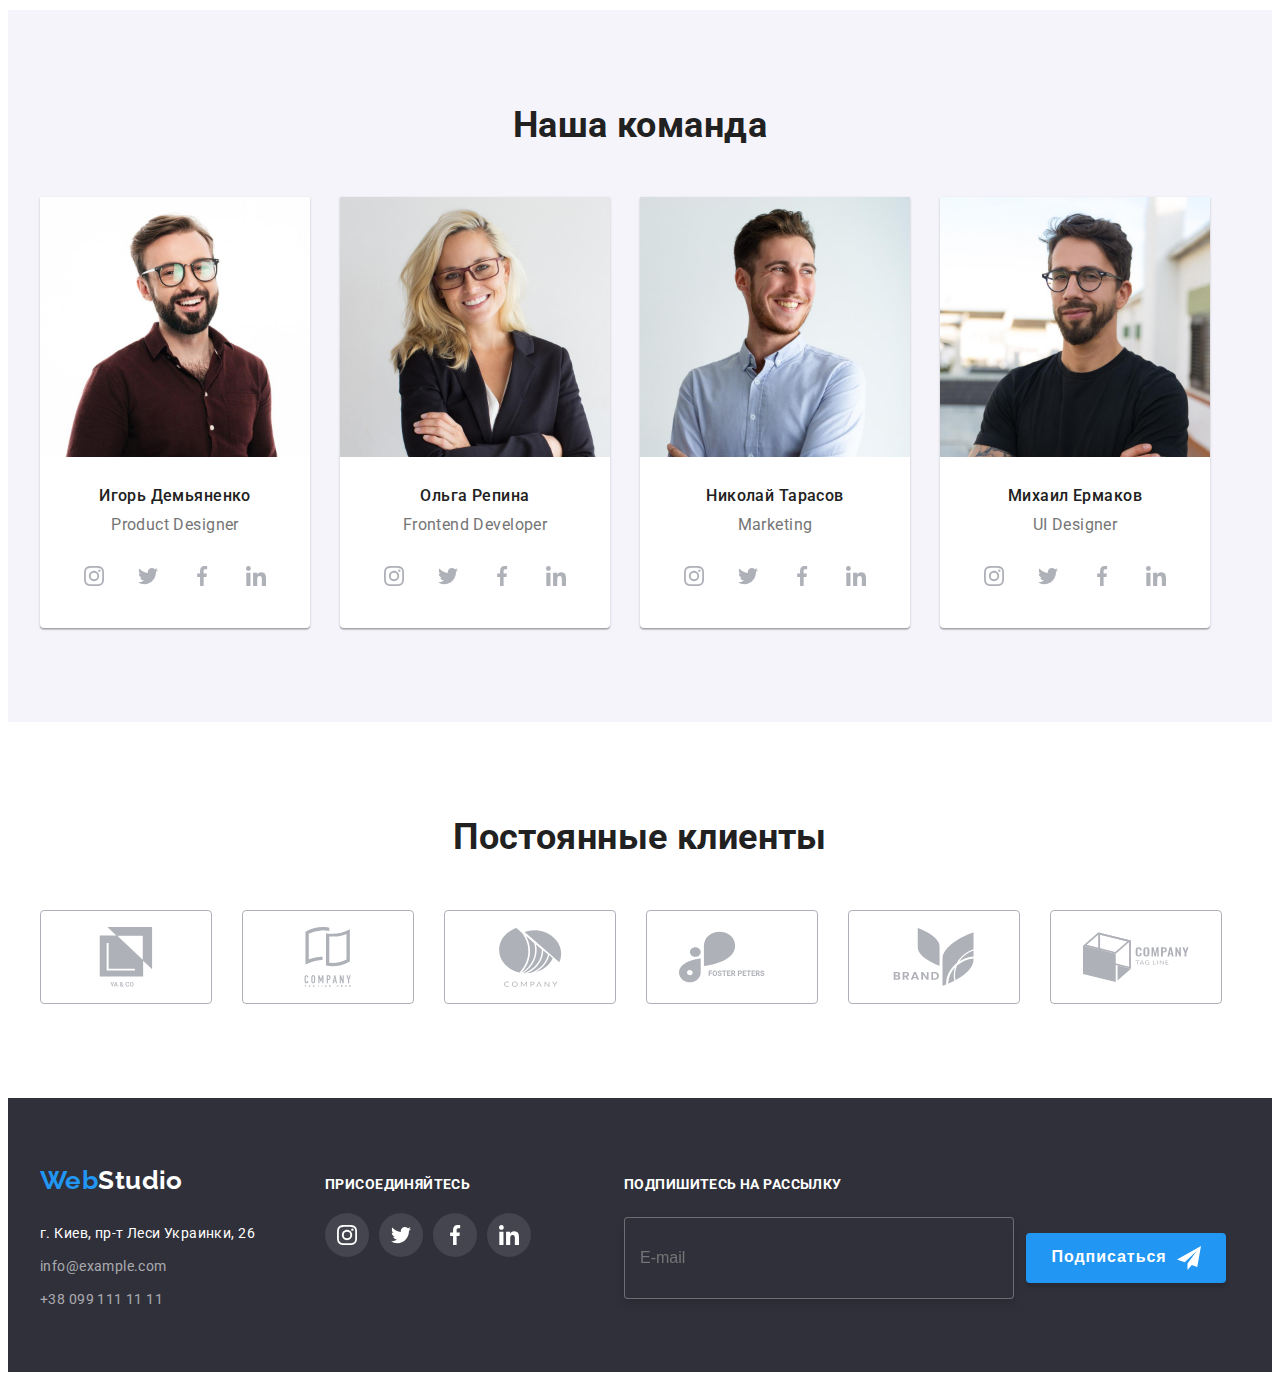
==== commit 939d26df: "rework" ====
--- a/index.html
+++ b/index.html
@@ -50,10 +50,10 @@
                                 <use href="./images/icons-defs.svg#modal-close"></use>
                             </svg>
                         </button>                        
-                        <form class="order-form" name="order_form" autocomplete="off" novalidate>
+                        <form name="order_form" autocomplete="off" novalidate>
                             <strong class="order-form-title">Оставьте свои данные, мы вам перезвоним</strong>
                             <div class="order-form-group" role="group">
-                                <label>
+                                <label class="order-form">
                                     <span class="order-form-label">Имя</span>
                                     <div class="order-form-field">
                                         <input class="order-form-input" type="text" name="username" required/>
@@ -62,7 +62,7 @@
                                         </svg>
                                     </div>                                    
                                 </label>
-                                <label>
+                                <label class="order-form">
                                     <span class="order-form-label">Телефон</span>
                                     <div class="order-form-field">
                                         <input class="order-form-input" type="tel" name="tel" required minlength="12" maxlength="12"/>
@@ -71,7 +71,7 @@
                                         </svg>
                                     </div>                                    
                                 </label>
-                                <label>
+                                <label class="order-form">
                                     <span class="order-form-label">Почта</span>
                                     <div class="order-form-field">
                                         <input class="order-form-input" type="email" name="email" required/>
@@ -504,7 +504,7 @@
                     </li>
                 </ul>
             </div>
-            <div class="footer-newsletter-box">
+            <form class="footer-newsletter-box">
                 <strong class="footer-social-title">Подпишитесь на рассылку</strong>
                 <div class="footer-newsletter-discription">
                     <input class="footer-newsletter-input" type="text" name="e-mail" placeholder="E-mail">
@@ -515,7 +515,7 @@
                         </svg>
                     </button>
                 </div>                
-            </div>
+            </form>
         </div>             
     </footer>
     <script src="./js/modal.js"></script>    
--- a/css/styles.css
+++ b/css/styles.css
@@ -234,11 +234,16 @@
     fill: var(--text-secondary-color);
     transition: color var(--anima-timing);
 }
-.modal-icon:hover,
-.modal-icon:focus{
+.modal-btn:hover, 
+.modal-btn:focus{
+    outline: none;
+}
+.modal-btn:hover .modal-icon,
+.modal-btn:focus .modal-icon{    
     fill: var(--accent-secondary-color);
 }
-.order-form{    
+.order-form{
+    margin-bottom: 10px;    
 }
 .order-form-title{
     font-weight: 700;
@@ -252,6 +257,7 @@
     display: flex;
     flex-direction: column; 
     align-items: flex-start;
+    margin-top: 12px;
 }
 .order-form-field {
     position: relative;
@@ -259,7 +265,6 @@
 .order-form-label {
     display: flex;
     align-items: flex-start;
-    margin-top: 10px;
     margin-bottom: 4px;
     font-weight: 400;
     font-size: 12px;
@@ -293,6 +298,7 @@
     transform: translateY(-50%);
 }
 .order-form-message{
+    display: block;
     resize: none;
     width: 448px;
     height: 120px;
@@ -326,7 +332,7 @@
 .order-form-checkbox:checked + .fake-checkmark{
     background-color: var(--accent-secondary-color);
     border-color: transparent;
-    background-image: url(../images/checkmark.svg);
+    background-image: url(../images/check-mark.svg);
     background-size: contain;
     background-origin: border-box;
     background-repeat: no-repeat;
@@ -355,9 +361,11 @@
     letter-spacing: 0.06em;
     color: var(--accent-primary-color);
     box-shadow: 0px 4px 4px rgba(0, 0, 0, 0.15);
+    border: none;
     border-radius: 4px;
     background-color: var(--accent-secondary-color);
     transition: color var(--anima-timing);
+    cursor: pointer;
 }
 .order-form-btn:hover,
 .order-form-btn:focus{
@@ -740,12 +748,20 @@
     background-color: var(--hero-background-color);
 }
 .footer-newsletter-btn{
-    position: relative;
+    display: flex;
+    align-items: center;
+    justify-content: center;
     width: 200px;
     height: 50px;
     box-shadow: 0px 4px 4px rgba(0, 0, 0, 0.15);
+    border: none;
     border-radius: 4px;
     background-color: var(--accent-secondary-color);
+    cursor: pointer;
+}
+.footer-newsletter-btn:hover,
+.footer-newsletter-btn:focus{
+    background-color: var(--hero-button-accent-color);
 }
 .newsletter-btn-name {
     margin-right: 10px;
@@ -756,7 +772,6 @@
     color: var(--accent-primary-color);
 }
 .newsletter-btn-icon {
-    position: absolute;
     fill: var(--accent-primary-color);
 }
 .footer-newsletter-discription input::placeholder{
